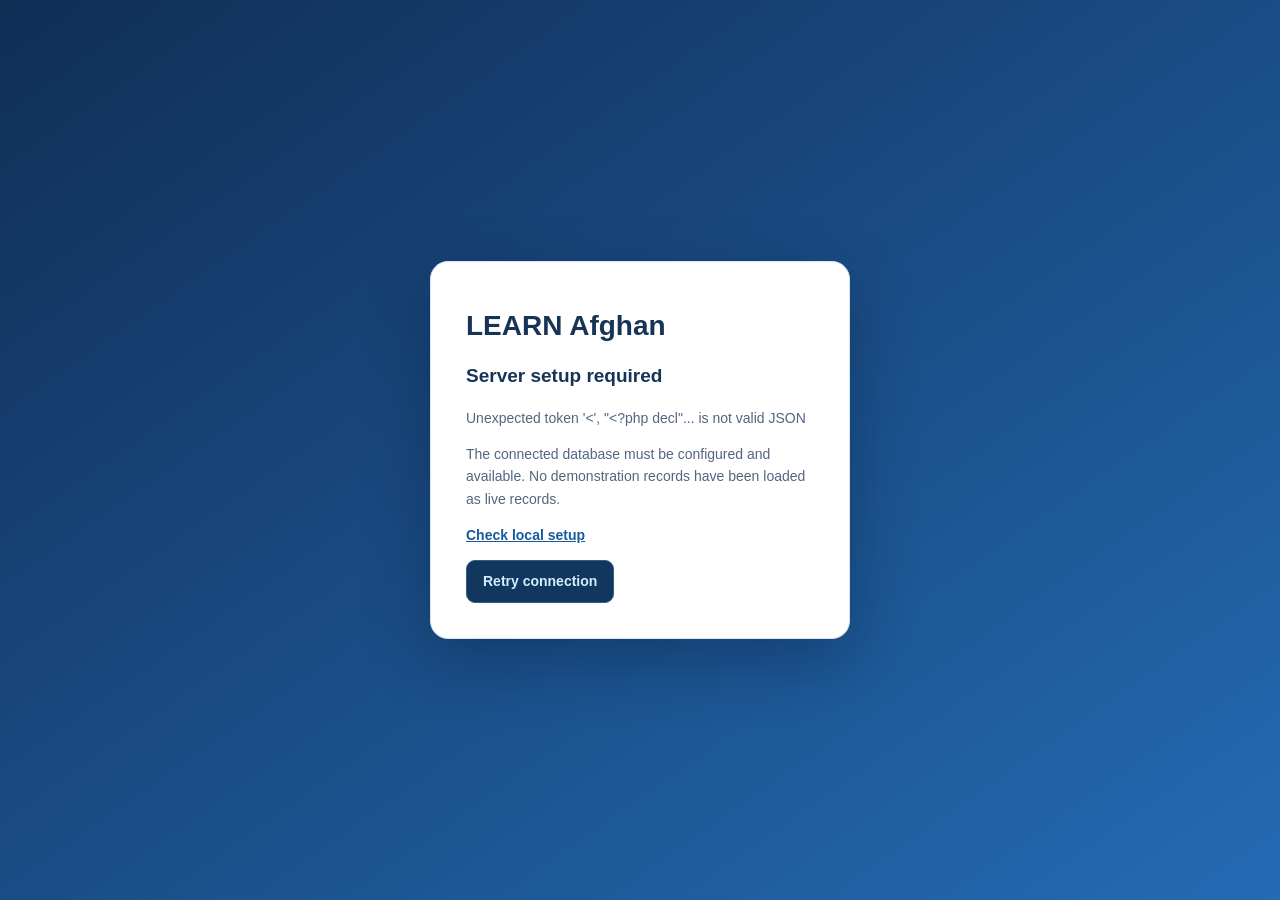
==== index.html @ 35386767 "Merge 2d6a0a35e4a8356905befbd084f72a52fe4274f8 into 081669ad3d29436c78c239acc982a44f30cf04d3" ====
<!DOCTYPE html>
<html lang="en" class="app-loading">
<head>
<meta charset="UTF-8"><meta name="viewport" content="width=device-width, initial-scale=1">
<meta name="theme-color" content="#102f5a">
<title>LEARN Afghan | Central Administration</title>
<link rel="stylesheet" href="styles.css">
<link rel="stylesheet" href="dashboard-theme.css">
<link rel="stylesheet" href="reference-layout.css">
<link rel="stylesheet" href="login-theme.css">
</head>
<body>
<div class="app">
<aside class="sidebar" id="sidebar">
  <div class="brand"><div class="brand-mark"><svg width="36" height="33" viewBox="0 0 36 33" fill="none" aria-label="Open book"><path d="M18 7C13 3 7 3 2 5v22c6-2 12-1 16 3 4-4 10-5 16-3V5c-5-2-11-2-16 2Z" stroke="#2450B7" stroke-width="2.3" stroke-linejoin="round"/><path d="M18 7v23M5 9c4-1 7-.5 10 1M21 10c3-1.5 6-2 10-1" stroke="#2450B7" stroke-width="1.5" stroke-linecap="round"/></svg></div><div><strong>LEARN AFGHAN</strong><small>Central Database · Super Admin</small></div></div>
  <div class="tenant">ADMINISTRATION <span class="pill">DEMO</span></div>
  <nav id="nav" aria-label="Main navigation"></nav>
  <div class="side-bottom"><div class="avatar">SA</div><div><strong>Super Admin</strong><small>Central administrator</small></div></div>
</aside>
<div class="workspace">
<header class="topbar"><button class="icon-btn menu-btn" id="menu" aria-label="Toggle menu">☰</button><div class="breadcrumb">LEARN AFGHAN <span> / </span> <strong id="crumb">Overview</strong></div><div class="top-actions"><span class="environment">● DEMO ENVIRONMENT</span><button id="logout" class="header-btn" hidden>Sign out</button><button id="language" class="header-btn">English ▾</button><div class="top-avatar">SA</div></div></header>
<main id="main" tabindex="-1"></main>
<footer>LEARN Afghan Central Database · Demonstration interface only · No server or live user data connected</footer>
</div></div>
<script src="live.js" defer></script>
<script src="registry.js" defer></script>
<script src="students.js" defer></script>
<script src="attendance.js" defer></script>
<script src="personnel-attendance.js" defer></script>
<script src="reports.js" defer></script>
<script src="approvals.js" defer></script>
<script src="app.js" defer></script>
</body></html>
---- styles.css ----
:root{--navy:#112c52;--navy2:#0b2342;--blue:#2362b5;--sky:#e8f2ff;--paper:#f5f8fc;--white:#fff;--ink:#1a3150;--muted:#72819b;--line:#e4eaf2;--green:#127c62;--amber:#bc7821;--red:#c84d57;--shadow:0 8px 26px rgba(25,51,89,.055)}*{box-sizing:border-box}body{margin:0;background:var(--paper);color:var(--ink);font:14px/1.5 Inter,"Segoe UI",Arial,sans-serif}button,input,select{font:inherit}button{cursor:pointer}.app{min-height:100vh;display:flex}.sidebar{width:254px;flex:0 0 254px;background:linear-gradient(160deg,#163d73,#0c2342 72%);color:#d8e6fa;min-height:100vh;padding:26px 16px;display:flex;flex-direction:column;position:sticky;top:0;height:100vh;overflow-y:auto}.brand{display:flex;align-items:center;gap:12px;padding:5px 12px 28px;color:white}.brand-mark{background:white;color:#184e95;border-radius:15px;font-size:30px;font-weight:900;width:46px;height:46px;display:grid;place-items:center;position:relative}.brand-mark span{font-size:11px;color:#e9b54e;position:absolute;right:3px;top:1px}.brand strong{letter-spacing:1.2px;font-size:15px}.brand small,.side-bottom small{display:block;color:#9db5d6;font-size:11px}.tenant{margin:0 12px 16px;font-size:10px;letter-spacing:1.3px;color:#87a5ce;display:flex;align-items:center;justify-content:space-between}.pill{background:#335983;border-radius:6px;padding:3px 7px;font-size:9px;letter-spacing:0;color:#e8f6ff}.group-label{font-size:10px;letter-spacing:1.8px;color:#7c9dc7;margin:21px 13px 9px;text-transform:uppercase}.nav-link{display:flex;align-items:center;gap:12px;padding:10px 13px;border:0;width:100%;background:transparent;color:#c4d8f1;text-align:left;border-radius:9px;margin:2px 0;font-size:12.5px}.nav-link:hover,.nav-link.active{background:#284b79;color:white}.nav-link.active{box-shadow:inset 3px 0 #78beff}.nav-symbol{font-size:18px;width:20px;text-align:center}.side-bottom{margin-top:auto;border-top:1px solid #355475;padding:20px 9px 2px;display:flex;gap:10px;align-items:center}.avatar,.top-avatar{width:35px;height:35px;border-radius:50%;background:#e8f3ff;color:#15538d;display:grid;place-items:center;font-weight:800}.workspace{flex:1;min-width:0}.topbar{height:73px;padding:0 32px;background:white;display:flex;align-items:center;justify-content:space-between;border-bottom:1px solid var(--line)}.breadcrumb{font-size:12px;letter-spacing:.5px;color:#7587a0}.breadcrumb strong{color:#264d81}.breadcrumb span{padding:0 8px}.top-actions{display:flex;align-items:center;gap:18px}.environment{color:#3d836b;background:#e7f7f0;border-radius:7px;padding:7px 10px;font-size:10px;font-weight:700;letter-spacing:.8px}.header-btn,.icon-btn{background:transparent;border:0;color:#455e80}.menu-btn{display:none}main{padding:30px 36px;max-width:1700px;margin:auto;min-height:calc(100vh - 120px)}footer{font-size:11px;text-align:center;padding:18px;color:#92a0b2}.page-top{display:flex;justify-content:space-between;align-items:flex-start;gap:18px;margin-bottom:25px}.eyebrow{font-size:11px;letter-spacing:1.7px;text-transform:uppercase;color:#427ebd;font-weight:750}.page-top h1{margin:4px 0 4px;font-size:27px;line-height:1.2}.muted{color:var(--muted)}.page-top p{margin:4px 0 0}.primary-btn,.ghost-btn{padding:10px 16px;border-radius:9px;border:1px solid #245d9c;font-weight:650}.primary-btn{background:#1c579b;color:white}.ghost-btn{background:white;color:#1c579b;border-color:#d4e2f1}.primary-btn:hover{background:#17477d}.hero{border-radius:18px;padding:25px 30px;background:linear-gradient(115deg,#163965,#2269a4);color:white;display:flex;justify-content:space-between;align-items:center;margin-bottom:22px;overflow:hidden;position:relative}.hero:after{content:"✦";position:absolute;right:23%;top:-60px;color:#fff1;font-size:270px}.hero h2{margin:6px 0;font-size:24px}.hero p{color:#c4dcf6;max-width:630px}.hero-emblem{font-size:75px;color:#ffffff40;padding:0 35px}.metrics{display:grid;grid-template-columns:repeat(4,minmax(0,1fr));gap:17px;margin-bottom:22px}.metric,.panel{border:1px solid var(--line);border-radius:14px;background:white;box-shadow:var(--shadow)}.metric{padding:19px 21px;min-height:122px}.metric-title{font-size:12px;color:#71829a;display:flex;justify-content:space-between}.metric-icon{background:#e8f3fe;color:#1f65ac;border-radius:10px;width:34px;height:34px;display:grid;place-items:center;font-size:18px}.metric strong{display:block;font-size:30px;letter-spacing:-.8px;margin:8px 0 1px}.metric small{color:#8695aa}.columns{display:grid;grid-template-columns:1.55fr 1fr;gap:21px;margin-bottom:22px}.panel{padding:22px;min-width:0}.panel-head{display:flex;justify-content:space-between;align-items:center;gap:12px;margin-bottom:18px}.panel h3{margin:0;font-size:16px}.panel small{color:var(--muted)}.link-btn{border:0;background:transparent;color:var(--blue);font-weight:700}.zones{display:grid;grid-template-columns:repeat(3,1fr);gap:13px}.zone{border:1px solid #e6edf7;background:#f8fbff;border-radius:12px;padding:16px}.zone-title{font-weight:750}.zone-stat{font-size:26px;font-weight:800;margin:9px 0 2px}.progress{height:7px;border-radius:6px;background:#e4eef8;margin-top:14px;overflow:hidden}.progress span{display:block;height:100%;background:linear-gradient(90deg,#367ac5,#72b2e9)}.activity{display:flex;flex-direction:column;gap:13px}.activity-line{border-left:2px solid #a4c6ed;padding:0 0 0 14px}.activity-line strong{display:block;font-size:12px}.activity-line small{display:block;font-size:11px}.table-wrap{overflow-x:auto}table{border-collapse:collapse;width:100%;white-space:nowrap}th{text-align:left;color:#8592a4;font-weight:650;font-size:11px;text-transform:uppercase;letter-spacing:.6px;background:#f7faff}td,th{padding:13px 12px;border-bottom:1px solid #edf1f6}td{font-size:12px}.status{padding:4px 9px;border-radius:14px;background:#e9f6f0;color:var(--green);font-size:11px;font-weight:700}.status.pending{background:#fff4dd;color:var(--amber)}.status.inactive{background:#fceef0;color:var(--red)}.toolbar{display:flex;gap:9px;flex-wrap:wrap;margin-bottom:18px}.search,.select,.field{border:1px solid #dce5ef;border-radius:9px;background:#fff;padding:10px 12px;color:var(--ink);outline-color:#4285ca}.search{min-width:250px;flex:1}.select{min-width:150px}.empty{color:#8998ab;padding:25px;text-align:center}.section-desc{max-width:810px}.action-grid{display:grid;grid-template-columns:repeat(3,1fr);gap:13px}.action-tile{padding:18px;border:1px solid #e5ebf2;border-radius:11px;background:#f9fbfe;text-align:left;color:var(--ink)}.action-tile:hover{border-color:#9cc5f1}.action-tile b{display:block;margin-bottom:7px}.note{padding:13px 16px;background:#fff8e9;color:#815d28;border:1px solid #f4e4bc;border-radius:10px;margin:15px 0}.modal-overlay{position:fixed;inset:0;background:#10284998;display:grid;place-items:center;padding:18px;z-index:10}.modal{background:white;border-radius:16px;padding:27px;width:100%;max-width:540px;box-shadow:0 18px 60px #0003}.modal h2{margin:0 0 18px}.form-grid{display:grid;grid-template-columns:1fr 1fr;gap:15px}.form-grid label{font-size:12px;color:#64758d}.form-grid input,.form-grid select{width:100%;margin-top:5px}.modal-actions{display:flex;justify-content:flex-end;gap:10px;margin-top:23px}.toast{position:fixed;bottom:25px;right:25px;background:#163b68;color:white;padding:13px 20px;border-radius:9px;z-index:20;box-shadow:0 5px 25px #0003}button:focus-visible{outline:3px solid #8ac3fb;outline-offset:2px}@media(max-width:1100px){.metrics{grid-template-columns:repeat(2,1fr)}.columns{grid-template-columns:1fr}.sidebar{width:220px;flex-basis:220px}main{padding:25px}}@media(max-width:700px){.sidebar{position:fixed;z-index:5;transform:translateX(-100%);transition:.2s}.sidebar.open{transform:translateX(0)}.menu-btn{display:block}.topbar{padding:0 14px}.environment{display:none}.breadcrumb{font-size:11px}main{padding:17px}.page-top{flex-direction:column}.page-top h1{font-size:23px}.metrics{grid-template-columns:1fr 1fr;gap:9px}.metric{padding:12px}.metric strong{font-size:24px}.hero{padding:18px}.hero-emblem{display:none}.zones,.action-grid{grid-template-columns:1fr}.form-grid{grid-template-columns:1fr}}
/* Authenticated development mode: never expose the demo shell during session checks. */
.app-loading .app{visibility:hidden}
.auth-required .app{display:none}
#authScreen{min-height:100vh;display:grid;place-items:center;padding:24px;background:linear-gradient(145deg,#102e56,#246bb4)}
.auth-card{max-width:420px;width:100%;padding:35px;border:1px solid #d9e4f2;border-radius:18px;background:#fff;box-shadow:0 22px 65px #03182f55}
.auth-card h1{font-size:28px;margin:8px 0}
.auth-card h2{font-size:19px}
.auth-card p{line-height:1.6}
.auth-card label{display:block;margin:16px 0 5px;font-weight:700;font-size:12px}
.auth-card input{display:block;width:100%}
.auth-card .primary-btn{width:100%;margin:12px 0}
.auth-card small{display:block;color:#637994;line-height:1.5}
.auth-logo{display:grid;place-items:center;width:50px;height:50px;border-radius:13px;background:#e9f3ff;color:#1b58a4;font-size:26px;margin-bottom:16px}
.auth-error{color:#b42335;min-height:17px;font-size:12px}
button:disabled{opacity:.55;cursor:wait}
---- dashboard-theme.css ----
/* LEARN Afghan command-center visual theme; official brand royal blue / white */
:root{--navy:#081b39;--navy2:#06162e;--paper:#07192f;--white:#0e2947;--ink:#e9f4ff;--muted:#95b2d5;--line:#234767;--shadow:0 10px 26px rgba(0,8,22,.18);--blue:#65b5ff}
body{background:#07192f;color:#eaf3ff}
.sidebar{background:linear-gradient(180deg,#061730,#071f41 70%,#0b2a4e);border-right:1px solid #20466a}
.brand-mark{background:#fff;color:#174aa0;border-radius:4px}
.brand strong{font-family:Georgia,serif;font-size:17px;letter-spacing:.4px}
.sidebar .nav-link{color:#b8d1f0}
.sidebar .nav-link.active{background:linear-gradient(90deg,#1266c5,#153c74);color:#fff}
.sidebar .nav-link:hover{background:#194d80}
.group-label,.tenant{color:#88b5e4}
.topbar{background:#0a2140;border-bottom:1px solid #234b75}
.breadcrumb,.header-btn{color:#a6bfdd}.breadcrumb strong{color:white}
.environment{background:#0b4e47;color:#71e9c7}
.top-avatar,.avatar{background:#265b98;color:white}
main{max-width:1920px;padding:24px 25px}
footer{color:#7093b9}
.hero{background:linear-gradient(100deg,rgba(7,27,53,.92),rgba(10,45,87,.76)),url('https://images.unsplash.com/photo-1500534623283-312aade485b7?w=1800&q=70') center/cover;border:1px solid #29537c;border-radius:12px;min-height:145px;box-shadow:inset 0 0 60px #06152c}
.hero:after{display:none}.hero h2{font-size:26px}.hero p{color:#cfddf2}.hero-emblem{font-size:70px}
.metric,.panel{background:linear-gradient(145deg,#0c294b,#09223e);border:1px solid #1e537b;color:#eef6ff;border-radius:11px;box-shadow:var(--shadow)}
.metric{padding:16px 17px;min-height:110px}.metric strong{font-size:27px;margin:5px 0;color:#fff}.metric-title,.metric small{color:#a0bfe0}
.metric-icon{background:linear-gradient(135deg,#1169ce,#114477);color:white}
.panel{padding:17px}
.panel-head{margin-bottom:13px}.panel h3{font-size:15px;color:#fff}
.panel small,.muted{color:#9bb6d5}
.zone,.action-tile{background:#102d50;border:1px solid #285478;color:#e8f3ff}
.zone small,.action-tile small{color:#9fbad8}
.progress{background:#234665}.progress span{background:linear-gradient(90deg,#14b7a4,#4dddba)}
.status{background:#124c48;color:#76ecd0}.status.pending{background:#554222;color:#ffd077}.status.inactive{background:#552c3b;color:#ff9aa9}
th{background:#133453;color:#91b8df}td,th{border-color:#254364}td{color:#daeaff}
.search,.select,.field{background:#102e4e;border:1px solid #2b5375;color:#edf5ff}
.primary-btn{background:#1665bd;border-color:#387fc5}.ghost-btn{background:#12375f;color:#d3edff;border-color:#315e89}
.page-top h1{color:#fff}.eyebrow{color:#9ccfff}
.link-btn{color:#70beff}.note{background:#3a311e;border-color:#66572d;color:#ffe1a0}
.modal{background:#0e2947;border:1px solid #41648a;color:#fff}
.activity-line{border-color:#1ea8e1}
.action-tile:hover{border-color:#65b9ff}
.command-grid{display:grid;grid-template-columns:1.25fr 1fr .82fr;gap:14px;margin-bottom:16px}
.command-grid.lower{grid-template-columns:1fr 1fr 1fr}
.command-grid .panel{min-height:238px}
.workflow{display:grid;grid-template-columns:repeat(4,1fr);gap:9px;text-align:center}
.workflow-step{background:#10375f;border:1px solid #296194;border-radius:11px;padding:13px 4px}
.workflow-step .bubble{display:grid;place-items:center;width:40px;height:40px;border-radius:50%;margin:0 auto 9px;background:#206acc;font-size:20px}
.workflow-step:nth-child(2) .bubble{background:#b9771a}.workflow-step:nth-child(3) .bubble{background:#128771}.workflow-step:nth-child(4) .bubble{background:#bd4b61}
.workflow-step strong{display:block;font-size:19px}.workflow-step small{font-size:10px}
.line-chart{display:flex;align-items:flex-end;gap:6px;height:92px;border-bottom:1px solid #365b7d;margin-top:22px}
.line-chart span{flex:1;background:linear-gradient(0deg,#1280cc,#34c4ad,#f1aa43);border-radius:3px 3px 0 0;opacity:.92}
.map-placeholder{height:195px;border-radius:9px;background:radial-gradient(ellipse at 30% 35%,#174b7a,#0a223f 65%);display:flex;align-items:center;justify-content:center;text-align:center;flex-direction:column;border:1px dashed #4574a3;padding:20px}
.map-placeholder .symbol{font-size:47px;color:#60b8fb}
.map-placeholder p{font-size:12px;color:#a9c7e4;max-width:390px;margin:8px auto}
.map-placeholder strong{color:white}
.mini-stat{display:flex;justify-content:space-between;padding:10px 0;border-bottom:1px solid #24486b;gap:8px;font-size:12px}
.mini-stat:last-child{border:0}
.mini-stat strong{color:#65e5c0}
.side-access{display:grid;grid-template-columns:repeat(4,1fr);gap:9px}
.side-access .access{padding:12px 9px;border-radius:8px;background:#12375f;border:1px solid #285784;color:#dfedff;text-align:center;font-size:11px;min-width:0}
.side-access .access b{display:block;font-size:18px;color:#7bc7ff;margin-bottom:3px}
.command-alert{border-left:3px solid #e8a048;padding-left:11px;margin:12px 0;font-size:12px}
@media(max-width:1450px){.command-grid{grid-template-columns:1fr 1fr}.command-grid .panel:last-child{grid-column:span 2}.command-grid.lower{grid-template-columns:repeat(2,1fr)}.command-grid.lower .panel:last-child{grid-column:span 2}}
@media(max-width:950px){.command-grid,.command-grid.lower{grid-template-columns:1fr}.command-grid .panel:last-child,.command-grid.lower .panel:last-child{grid-column:auto}.side-access{grid-template-columns:repeat(2,1fr)}}
@media(max-width:700px){.workflow{grid-template-columns:repeat(2,1fr)}.metrics{grid-template-columns:1fr 1fr}.hero h2{font-size:21px}}
---- reference-layout.css ----
/* Reference-inspired desktop dashboard: 8 KPIs, 3 large panels, 4 panels, footer modules */
.sidebar{width:235px;flex-basis:235px;padding:16px 10px}.brand{padding:2px 13px 19px}.nav-link{padding:7px 11px;font-size:12px;margin:1px 0}.group-label{margin:13px 12px 5px;font-size:9px}.sidebar .brand strong{font-size:17px}.sidebar .brand small{font-size:10px}
.topbar{height:59px}main{padding:15px 16px;max-width:none}.banner-pro{display:flex;justify-content:space-between;align-items:center;gap:18px;min-height:124px;padding:18px 24px;margin-bottom:12px;border-radius:10px;background:linear-gradient(90deg,rgba(5,22,47,.96),rgba(9,29,58,.64)),url('https://images.unsplash.com/photo-1500534623283-312aade485b7?w=1900&q=75') center/cover;border:1px solid #1f507c}.banner-headline{font-weight:800;font-size:29px;letter-spacing:-.5px;color:#fff}.banner-pro p{font-size:13px;margin:4px 0}.banner-pro small{font-size:11px;color:#a2d4fa}.banner-quote{font-family:Georgia,serif;font-style:italic;color:#e3edff;line-height:1.6;max-width:280px;text-align:center;font-size:13px}
.executive-stats{display:grid;grid-template-columns:repeat(8,minmax(0,1fr));gap:8px;margin-bottom:12px}.executive-stats .metric{min-height:94px;padding:12px 9px;background:linear-gradient(130deg,#083652,#092346);border-color:#156184}.executive-stats .metric:nth-child(2){background:linear-gradient(130deg,#07336a,#08264b)}.executive-stats .metric:nth-child(3){background:linear-gradient(130deg,#30206c,#0b264e)}.executive-stats .metric:nth-child(6){background:linear-gradient(130deg,#075b57,#082e47)}.executive-stats .metric:nth-child(7){background:linear-gradient(130deg,#074e4d,#092a46)}.executive-stats .metric:nth-child(8){background:linear-gradient(130deg,#5a421d,#1a2948)}.executive-stats .metric-title{font-size:10px}.executive-stats .metric strong{font-size:24px;margin:3px 0}.executive-stats .metric small{font-size:9px}.executive-stats .metric-icon{font-size:15px;width:29px;height:29px}
.executive-panels{display:grid;grid-template-columns:1.15fr 1.05fr .70fr;gap:10px;margin-bottom:10px}.executive-panels .panel{min-height:290px}.executive-bottom{display:grid;grid-template-columns:repeat(4,minmax(0,1fr));gap:10px;margin-bottom:10px}.executive-bottom .panel{min-height:224px}.executive-foot{display:grid;grid-template-columns:1.7fr 1fr;gap:10px;margin-bottom:6px}.executive-foot .panel{min-height:116px}.executive-panels .panel,.executive-bottom .panel,.executive-foot .panel{padding:11px 13px;border-color:#15517e;border-radius:9px}.executive-panels .panel-head,.executive-bottom .panel-head,.executive-foot .panel-head{margin-bottom:9px}.executive-panels .panel h3,.executive-bottom .panel h3,.executive-foot .panel h3{font-size:13px}.executive-panels .link-btn,.executive-bottom .link-btn{font-size:10px}
.coverage-layout{display:grid;grid-template-columns:1fr 88px;gap:10px}.afghan-map-map{height:236px;border-radius:7px;background:radial-gradient(ellipse at 40% 30%,#174d7c,#061e3d 67%);position:relative;display:flex;align-items:center;justify-content:center;overflow:hidden}.map-outline{width:80%;height:78%;border:2px dashed #56a6db;border-radius:44% 51% 39% 48%;transform:rotate(-6deg);display:grid;place-content:center;text-align:center;font-weight:800;color:#8cbce3;letter-spacing:1px;background:linear-gradient(135deg,#126ea04d,#16c1a13b,#dca94c2b)}.map-center{font-size:10px;letter-spacing:0}.map-disclaimer{position:absolute;bottom:8px;left:10px;right:10px;font-size:9px;text-align:center;color:#bed7f0;background:#061b36b8;border-radius:4px;padding:3px}.coverage-totals{display:flex;flex-direction:column;gap:7px}.coverage-totals>div{display:grid;grid-template-columns:25px 1fr;column-gap:6px;background:#10385b;padding:11px 7px;border:1px solid #24557e;border-radius:7px}.coverage-totals span{grid-row:span 2;font-size:20px;color:#68b4f7}.coverage-totals b{font-size:20px;line-height:1}.coverage-totals small{font-size:9px;line-height:1.2}
.system-state{display:flex;align-items:center;gap:9px;border-bottom:1px solid #285077;padding:11px 2px}.system-state>span{display:grid;place-items:center;background:#1267a3;width:34px;height:34px;border-radius:6px;font-size:19px}.system-state div{flex:1;min-width:0}.system-state b{display:block;font-size:11px}.system-state small{font-size:9px;display:block;line-height:1.4}.system-state>strong{font-size:12px;color:#5de2c6}
.workflow-step{padding:10px 3px}.workflow-step strong{font-size:18px}.workflow-step small{font-size:10px}.line-chart{height:102px;margin-top:17px}
.rank-line{display:flex;align-items:center;gap:7px;padding:8px 2px;border-bottom:1px solid #24466a;font-size:10px}.rank-line strong{flex:1}.rank-line small{font-size:9px}.rank-number{height:23px;width:23px;display:grid;place-items:center;background:#2475c2;border-radius:50%;font-weight:900}.rank-line .status{font-size:9px;padding:3px 5px}.deadline-line{display:flex;gap:11px;padding:8px 2px;border-bottom:1px solid #24466a}.deadline-date{min-width:29px;height:30px;display:grid;place-items:center;background:#ac444a;color:white;border-radius:6px;font-weight:900}.deadline-line b{display:block;font-size:10px}.deadline-line small{display:block;font-size:9px}
.module-links{display:grid;grid-template-columns:repeat(6,minmax(0,1fr));gap:5px}.module-links button{background:#103b6b;border:1px solid #295e91;color:#e3f2ff;border-radius:6px;min-height:41px;font-size:9px;padding:4px 3px}.module-links button span{display:block;font-size:16px;color:#8cd6fc}.module-links button:hover{background:#17538f}.access-flow{display:flex;justify-content:space-around;gap:5px;align-items:center}.access-flow>div{background:#103b69;border:1px solid #2a6191;border-radius:6px;flex:1;text-align:center;padding:8px 3px;font-size:19px}.access-flow small{display:block;font-size:9px}.access-flow>span{color:#55c3f9}.disclaimer{text-align:right;font-size:10px}
@media(max-width:1450px){.executive-stats{grid-template-columns:repeat(4,1fr)}.executive-panels{grid-template-columns:1fr 1fr}.executive-panels .panel:last-child{grid-column:span 2}.executive-bottom{grid-template-columns:repeat(2,1fr)}}
@media(max-width:900px){.executive-panels{grid-template-columns:1fr}.executive-panels .panel:last-child{grid-column:auto}.executive-foot{grid-template-columns:1fr}.module-links{grid-template-columns:repeat(3,1fr)}}
@media(max-width:650px){.executive-stats{grid-template-columns:repeat(2,1fr)}.executive-bottom{grid-template-columns:1fr}.banner-quote{display:none}.banner-headline{font-size:21px}.coverage-layout{grid-template-columns:1fr}.coverage-totals{flex-direction:row}.coverage-totals>div{flex:1}.afghan-map-map{height:175px}}

/* Native dialog keeps keyboard focus inside personnel forms. */
dialog.modal { max-height: calc(100dvh - 32px); overflow-y: auto; width: min(540px, calc(100vw - 32px)); }
dialog.modal::backdrop { background: #10284998; }

/* Keep the white sign-in/setup card readable within the dark dashboard theme. */
.auth-card{--ink:#173456;--muted:#526680;color:#173456;background:#fff}
.auth-card h1,.auth-card h2,.auth-card label{color:#173456}
.auth-card p,.auth-card .muted,.auth-card small{color:#526680}
.auth-card .eyebrow{color:#1e5a95}
.auth-card .field{background:#f3f7fc;color:#173456;border:1px solid #8ba6c4}
.auth-card .field:focus{outline:2px solid #1b64ae;outline-offset:2px}
.auth-card .auth-error{color:#a51e32}
.auth-card .setup-link{color:#175a9e;font-weight:700}

.approval-note{white-space:pre-wrap;overflow-wrap:anywhere;max-width:28rem}
---- login-theme.css ----
/* LEARN Afghan — branded split-screen sign in. Scoped so the admin dashboard is unchanged. */
#authScreen.auth-login-page {
  display:block;
  width:100%;
  min-height:100vh;
  min-height:100dvh;
  padding:0;
  background:#fff;
  color:#12295d;
}
.auth-login-page .login-shell {
  display:grid;
  grid-template-columns:minmax(0, 1.12fr) minmax(420px, .95fr);
  min-height:100vh;
  min-height:100dvh;
  width:100%;
}
.auth-login-page .login-visual {
  position:relative;
  min-height:100vh;
  min-height:100dvh;
  overflow:hidden;
  isolation:isolate;
  background:linear-gradient(150deg,#14357e 0%,#2a47c7 65%,#1d49bf 100%);
  color:#fff;
}
.auth-login-page .login-visual::before {
  content:"";
  position:absolute;
  inset:0;
  z-index:1;
  pointer-events:none;
  background:linear-gradient(180deg,rgba(12,45,126,.35) 0%,rgba(23,61,148,.08) 42%,rgba(24,60,172,.14) 100%);
}
.auth-login-page .login-visual::after {
  content:"";
  position:absolute;
  bottom:-75px;left:-9%;right:-5%;
  z-index:3;
  height:155px;
  border-radius:55% 60% 0 0;
  background:linear-gradient(105deg,#2450cd,#1237aa);
  transform:rotate(3deg);
  pointer-events:none;
}
.auth-login-page .login-visual-photo {
  position:absolute;
  inset:25% 0 0;
  z-index:0;
  background:url("assets/login-students.webp") center bottom / cover no-repeat;
  filter:saturate(.93);
}
.auth-login-page .login-visual-copy {
  position:relative;
  z-index:2;
  padding:clamp(64px,8.5vw,136px) clamp(36px,5vw,95px);
  max-width:850px;
}
.auth-login-page .login-accent {
  display:block;
  width:74px;height:6px;
  background:#48b2ff;
  border-radius:99px;
  margin-bottom:23px;
}
.auth-login-page .login-visual h2 {
  margin:0 0 18px;
  font:700 clamp(30px,3.5vw,58px)/1.12 Georgia,"Times New Roman",serif;
  letter-spacing:-.035em;
  color:#fff;
  text-shadow:0 2px 10px rgba(8,28,87,.12);
}
.auth-login-page .login-visual p {
  font-size:clamp(14px,1.4vw,22px);
  margin:0;color:#e9f2ff;
  line-height:1.6;
}
.auth-login-page .login-panel {
  background:#fff;
  display:flex;
  align-items:center;
  justify-content:center;
  padding:64px clamp(24px,5vw,92px);
  min-width:0;
}
.auth-login-page .login-panel-content {
  width:min(100%,490px);
  text-align:center;
}
.auth-login-page .login-brand {
  display:block;
  width:clamp(110px,11vw,170px);
  height:auto;
  margin:0 auto 35px;
  border-radius:22px;
  box-shadow:0 9px 25px rgba(24,63,160,.13);
}
.auth-login-page .login-panel h1 {
  font:700 clamp(35px,3.4vw,57px)/1.12 Georgia,"Times New Roman",serif;
  color:#102a60;
  letter-spacing:-.025em;
  margin:0 0 10px;
}
.auth-login-page .login-subtitle {
  margin:0 0 42px;
  font-size:clamp(14px,1.18vw,18px);
  color:#677593;
  line-height:1.5;
}
.auth-login-page .login-form {text-align:left;}
.auth-login-page .login-form label {
  display:block;
  font-weight:750;
  color:#132d61;
  font-size:15px;
  margin:0 0 9px;
}
.auth-login-page .login-input-wrap {
  position:relative;
  margin-bottom:25px;
}
.auth-login-page .login-field {
  width:100%;
  min-height:58px;
  padding:14px 48px 14px 18px;
  background:#f8faff;
  border:1.5px solid #c8d3e8;
  border-radius:12px;
  color:#142c56;
  font:500 15px/1.4 Inter,"Segoe UI",Arial,sans-serif;
  box-shadow:0 1px 2px rgba(15,35,76,.015);
  transition:border-color .2s,box-shadow .2s;
}
.auth-login-page .login-field::placeholder {color:#667895;}
.auth-login-page .login-field:focus {
  border-color:#315bdb;
  outline:3px solid rgba(49,91,219,.14);
  outline-offset:0;
  background:#fff;
}
.auth-login-page .login-input-icon {
  position:absolute;
  right:17px;top:50%;
  transform:translateY(-50%);
  color:#7385aa;
  width:22px;height:22px;
  pointer-events:none;
}
.auth-login-page .login-input-wrap.has-toggle .login-field {padding-right:56px;}
.auth-login-page .login-visibility {
  position:absolute;
  right:10px;top:50%;
  transform:translateY(-50%);
  width:40px;height:40px;
  background:transparent;
  border:0;
  border-radius:8px;
  display:grid;
  place-items:center;
  color:#7787a8;
}
.auth-login-page .login-visibility:hover {background:#eaf0fa;color:#2348b5;}
.auth-login-page .login-visibility:focus-visible {outline:2px solid #315bdb;outline-offset:1px;}
.auth-login-page .login-visibility svg {width:22px;height:22px;}
.auth-login-page .login-submit {
  width:100%;
  min-height:60px;
  border:0;
  border-radius:12px;
  margin:6px 0 25px;
  display:flex;
  align-items:center;
  justify-content:center;
  gap:12px;
  background:#2a47c7;
  color:#fff;
  font:750 18px/1.3 Inter,"Segoe UI",Arial,sans-serif;
  box-shadow:0 10px 24px rgba(42,71,199,.14);
  transition:background .18s,transform .18s;
}
.auth-login-page .login-submit:hover:not(:disabled) {background:#1b36a8;transform:translateY(-1px);}
.auth-login-page .login-submit:disabled {opacity:.65;cursor:wait;}
.auth-login-page .login-submit svg{width:21px;height:21px;}
.auth-login-page .login-form .auth-error {
  color:#ad1b33;
  min-height:0;
  margin:0 0 6px;
  font-size:13px;
  font-weight:600;
}
.auth-login-page .auth-error:empty {display:none;}
.auth-login-page .login-trust {
  display:flex;align-items:center;justify-content:center;gap:10px;
  color:#60718b;
  font-size:12px;
  border-top:1px solid #e4e9f2;
  padding:20px 0 0;
  margin:0;
}
.auth-login-page .login-trust svg{width:18px;height:18px;flex:none;}
.auth-login-page .login-meta {text-align:center;margin:16px 0 0;font-size:12px;color:#667895;}
.auth-login-page .login-meta a {color:#2550b9;font-weight:700;text-decoration:underline;text-underline-offset:3px;}
.auth-login-page .login-disclaimer {display:block;margin:20px auto 0;max-width:400px;color:#586c8b;font-size:11px;line-height:1.5;}
@media (max-width:920px) {
  .auth-login-page .login-shell {grid-template-columns:minmax(0,1fr) minmax(370px,1fr);}
  .auth-login-page .login-visual-copy {padding:68px 30px;}
  .auth-login-page .login-panel {padding:42px 25px;}
}
@media (max-width:700px) {
  .auth-login-page .login-shell {display:block;min-height:100dvh;}
  .auth-login-page .login-visual {min-height:190px;height:190px;}
  .auth-login-page .login-visual-photo {inset:0;opacity:.28;background-position:center 28%;}
  .auth-login-page .login-visual::before {background:linear-gradient(90deg,rgba(14,43,132,.92),rgba(25,60,156,.65));}
  .auth-login-page .login-visual::after {height:55px;bottom:-39px;}
  .auth-login-page .login-visual-copy {padding:38px 24px 20px;}
  .auth-login-page .login-visual h2 {font-size:29px;margin-bottom:8px;}
  .auth-login-page .login-visual p {font-size:13px;}
  .auth-login-page .login-accent {width:43px;height:4px;margin-bottom:14px;}
  .auth-login-page .login-panel {padding:26px 24px 40px;align-items:flex-start;}
  .auth-login-page .login-brand {width:92px;margin-bottom:21px;border-radius:16px;}
  .auth-login-page .login-panel h1 {font-size:34px;}
  .auth-login-page .login-subtitle {margin-bottom:25px;}
  .auth-login-page .login-field {min-height:53px;}
}
@media (prefers-reduced-motion:reduce) {
  .auth-login-page .login-field,
  .auth-login-page .login-submit {transition:none;}
}
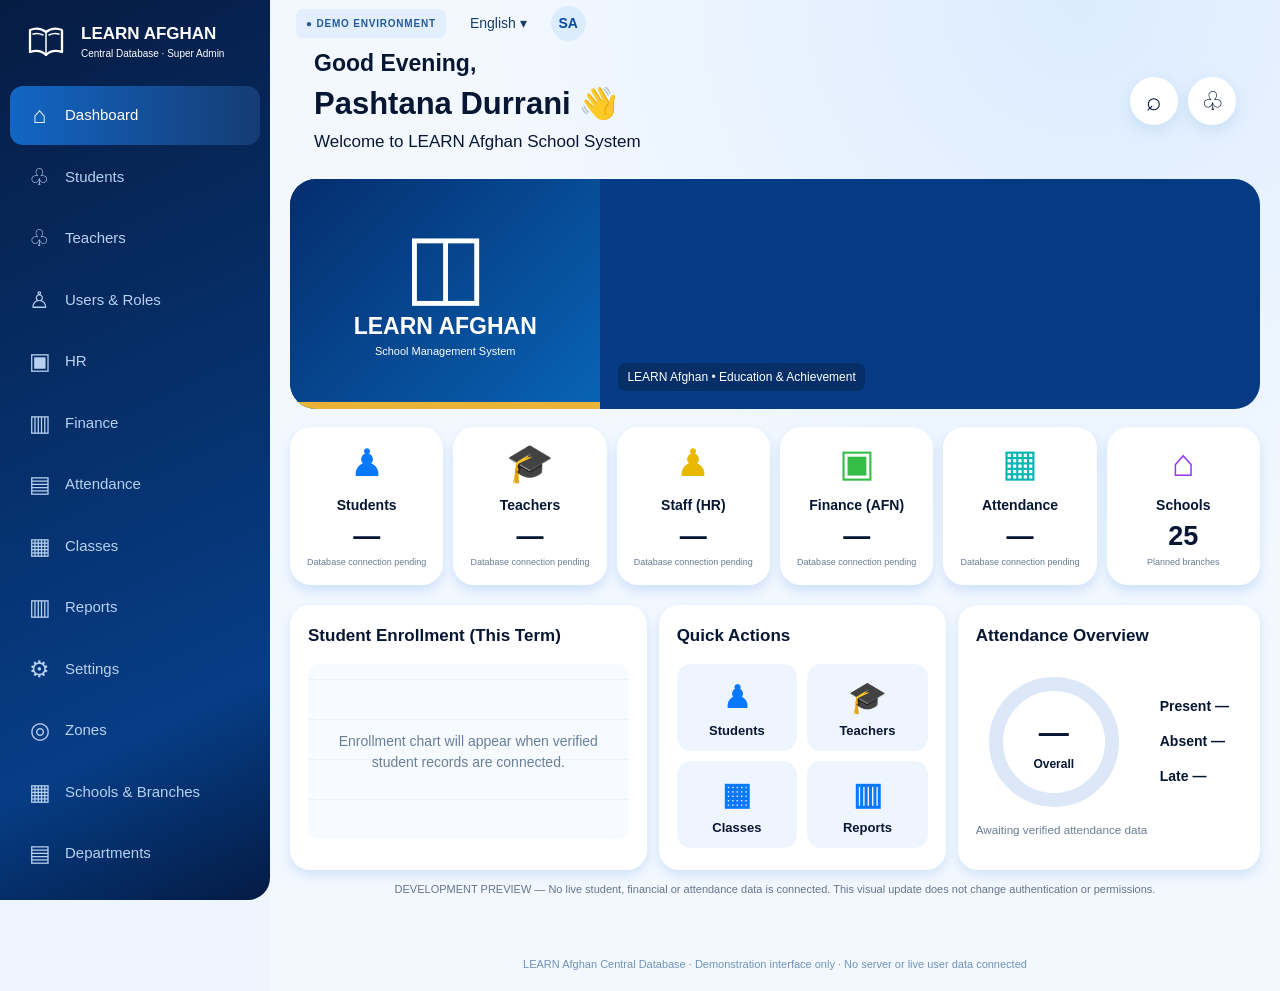
==== commit d281c052: "Apply reference dashboard to main demo entrypoint" ====
--- a/index.html
+++ b/index.html
@@ -1,5 +1,5 @@
 <!DOCTYPE html>
-<html lang="en" class="app-loading">
+<html lang="en">
 <head>
 <meta charset="UTF-8"><meta name="viewport" content="width=device-width, initial-scale=1">
 <meta name="theme-color" content="#102f5a">
@@ -7,7 +7,7 @@
 <link rel="stylesheet" href="styles.css">
 <link rel="stylesheet" href="dashboard-theme.css">
 <link rel="stylesheet" href="reference-layout.css">
-<link rel="stylesheet" href="login-theme.css">
+<link rel="stylesheet" href="reference-superadmin.css">
 </head>
 <body>
 <div class="app">
@@ -18,16 +18,10 @@
   <div class="side-bottom"><div class="avatar">SA</div><div><strong>Super Admin</strong><small>Central administrator</small></div></div>
 </aside>
 <div class="workspace">
-<header class="topbar"><button class="icon-btn menu-btn" id="menu" aria-label="Toggle menu">☰</button><div class="breadcrumb">LEARN AFGHAN <span> / </span> <strong id="crumb">Overview</strong></div><div class="top-actions"><span class="environment">● DEMO ENVIRONMENT</span><button id="logout" class="header-btn" hidden>Sign out</button><button id="language" class="header-btn">English ▾</button><div class="top-avatar">SA</div></div></header>
+<header class="topbar"><button class="icon-btn menu-btn" id="menu" aria-label="Toggle menu">☰</button><div class="breadcrumb">LEARN AFGHAN <span> / </span> <strong id="crumb">Overview</strong></div><div class="top-actions"><span class="environment">● DEMO ENVIRONMENT</span><button id="language" class="header-btn">English ▾</button><div class="top-avatar">SA</div></div></header>
 <main id="main" tabindex="-1"></main>
 <footer>LEARN Afghan Central Database · Demonstration interface only · No server or live user data connected</footer>
 </div></div>
-<script src="live.js" defer></script>
-<script src="registry.js" defer></script>
-<script src="students.js" defer></script>
-<script src="attendance.js" defer></script>
-<script src="personnel-attendance.js" defer></script>
-<script src="reports.js" defer></script>
-<script src="approvals.js" defer></script>
 <script src="app.js" defer></script>
-</body></html>
+<script src="reference-superadmin.js" defer></script>
+</body></html>
--- a/reference-superadmin.css
+++ b/reference-superadmin.css
@@ -0,0 +1,6 @@
+/* LEARN Afghan reference design — scoped to dashboard, retaining existing modules */
+:root{--paper:#eef5ff;--white:#fff;--ink:#071733;--muted:#63748d;--line:#e6effb;--blue:#0879ff}
+body{background:#eef5ff;color:#071733}.sidebar{background:linear-gradient(155deg,#061c43,#063d86 78%,#041b44);border:0;border-radius:0 0 22px 0;width:270px;flex-basis:270px}.brand strong{font-family:Inter,"Segoe UI",sans-serif;font-size:19px;letter-spacing:0}.brand small{color:#fff;font-size:12px}.brand-mark{background:transparent}.brand-mark svg path{stroke:white}.tenant,.group-label{display:none}.nav-link{font-size:15px;color:white;padding:12px 16px;border-radius:13px;margin:3px 0}.nav-link.active{background:#0879ff;box-shadow:none}.nav-symbol{font-size:23px;width:27px}.side-bottom{border-top:1px solid #3e6ba3}.side-bottom strong{color:white}.side-bottom small{color:#e0eaff}.topbar{background:transparent;border:0;height:46px;padding:0 26px}.breadcrumb{display:none}.environment{background:#e3eeff;color:#225b9b}.top-avatar{background:#dcecff;color:#074c9e}main{max-width:none;padding:0 20px 30px}.workspace{background:radial-gradient(circle at 80% 0,#dcecff,transparent 45%),#f3f8ff}.ref-welcome{display:flex;align-items:center;justify-content:space-between;padding:0 24px 22px}.ref-welcome>div:first-child>div{font-size:23px;font-weight:700}.ref-welcome h1{font-size:31px;margin:0;font-weight:850}.ref-welcome p{font-size:17px;margin:2px 0}.ref-tools{display:flex;gap:10px}.ref-tools span{display:grid;place-items:center;background:white;border-radius:50%;height:48px;width:48px;font-size:26px;box-shadow:0 5px 15px #a6c5e566}.ref-hero{height:230px;display:grid;grid-template-columns:32% 68%;overflow:hidden;border-radius:26px;margin-bottom:18px;background:#063b85}.ref-hero-logo{display:flex;align-items:center;justify-content:center;flex-direction:column;color:white;background:linear-gradient(135deg,#052d6d,#0863b5);border-bottom:7px solid #e8b438}.ref-book{font-size:88px;line-height:1}.ref-hero-logo b{font-size:23px}.ref-hero-logo span{font-size:11px}.ref-hero-photo{background:linear-gradient(90deg,#063b85bb,#07377922),url("assets/learn-afghan-event.jpg") center/cover;display:flex;align-items:end;padding:18px;color:white}.ref-hero-photo span{background:#052b5cbb;border-radius:8px;padding:5px 9px;font-size:12px}.ref-stats{display:grid;grid-template-columns:repeat(6,minmax(0,1fr));gap:10px;margin-bottom:20px}.ref-stat{background:white;min-height:158px;border-radius:21px;box-shadow:0 6px 12px #88b5ed55;display:flex;flex-direction:column;align-items:center;justify-content:center;text-align:center;padding:12px 5px;color:#071733}.ref-icon{font-size:38px;line-height:1.2}.ref-stat b{font-size:14px;margin-top:8px}.ref-stat strong{font-size:27px}.ref-stat small{font-size:9px;color:#687b91}.ref-bottom{display:grid;grid-template-columns:1.18fr .95fr 1fr;gap:12px}.ref-panel{background:white;border-radius:20px;min-height:265px;padding:18px;box-shadow:0 5px 12px #8cb8e655;color:#071733}.ref-panel h3{font-size:17px;margin:0 0 16px}.ref-empty{display:grid;place-items:center;text-align:center;color:#697f9a;background:repeating-linear-gradient(0deg,#f7faff,#f7faff 39px,#dfeafb 40px);border-radius:12px;height:175px;padding:20px}.ref-actions{display:grid;grid-template-columns:repeat(2,1fr);gap:10px}.ref-action{border:0;background:#eef5ff;border-radius:14px;min-height:87px;color:#071733;font-size:13px;font-weight:700;display:flex;align-items:center;justify-content:center;flex-direction:column}.ref-action span{font-size:31px;color:#0879ff}.ref-action:hover{background:#d9ebff}.ref-attendance{display:flex;align-items:center;justify-content:space-around;gap:15px;min-height:155px;font-weight:700}.ref-ring{width:130px;height:130px;border:14px solid #dce8f8;border-radius:50%;display:flex;align-items:center;justify-content:center;flex-direction:column;font-size:30px}.ref-ring small{font-size:12px}.ref-attendance>div:last-child{line-height:2.5}.ref-panel>small{color:#6a7c95}.ref-demo{text-align:center;color:#63748d;font-size:11px}.panel,.metric{background:white;color:#071733;border-color:#e0e9f7}.panel h3,.page-top h1{color:#071733}.panel small,.muted{color:#63748d}.zone,.action-tile{background:#f5f9ff;color:#071733}.topbar .header-btn{color:#193b67}
+@media(max-width:1200px){.ref-stats{grid-template-columns:repeat(3,1fr)}.ref-bottom{grid-template-columns:1fr 1fr}.ref-bottom .ref-panel:last-child{grid-column:span 2}}
+@media(max-width:800px){.sidebar{position:fixed;transform:translateX(-100%);z-index:8}.sidebar.open{transform:translateX(0)}.menu-btn{display:block}.ref-bottom{grid-template-columns:1fr}.ref-bottom .ref-panel:last-child{grid-column:auto}.ref-hero{height:175px}.ref-welcome h1{font-size:24px}.ref-welcome p{font-size:13px}}
+@media(max-width:550px){.ref-stats{grid-template-columns:repeat(2,1fr)}.ref-welcome{padding:0 4px 15px}.ref-welcome>div:first-child>div{font-size:18px}.ref-tools{display:none}.ref-hero{grid-template-columns:1fr 1fr;height:155px}.ref-book{font-size:50px}.ref-hero-logo b{font-size:13px}.ref-hero-logo span{font-size:8px}.ref-stat{min-height:125px}.ref-stat strong{font-size:23px}}
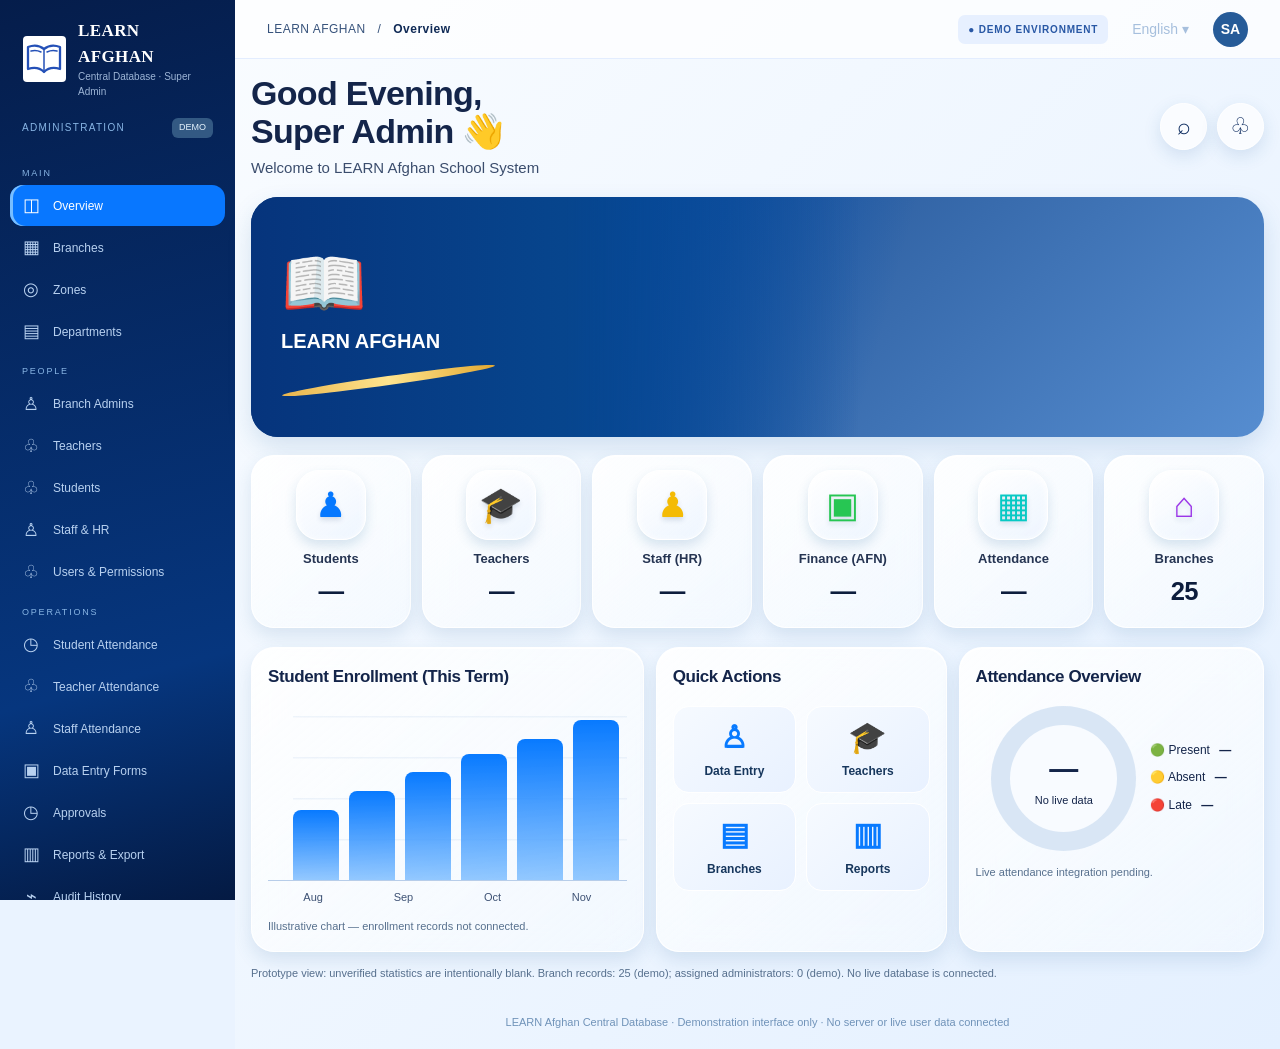
==== commit 2bc1bce7: "Load glass dashboard on overview only" ====
--- a/index.html
+++ b/index.html
@@ -7,7 +7,7 @@
 <link rel="stylesheet" href="styles.css">
 <link rel="stylesheet" href="dashboard-theme.css">
 <link rel="stylesheet" href="reference-layout.css">
-<link rel="stylesheet" href="reference-superadmin.css">
+<link rel="stylesheet" href="dashboard-glass.css">
 </head>
 <body>
 <div class="app">
@@ -23,5 +23,5 @@
 <footer>LEARN Afghan Central Database · Demonstration interface only · No server or live user data connected</footer>
 </div></div>
 <script src="app.js" defer></script>
-<script src="reference-superadmin.js" defer></script>
+<script src="dashboard-glass.js" defer></script>
 </body></html>
--- a/dashboard-glass.css
+++ b/dashboard-glass.css
@@ -0,0 +1,42 @@
+/* Glass dashboard preview: overview-only, all other modules retain their existing styling. */
+body:has(.glass-dashboard){background:#eaf3ff}
+body:has(.glass-dashboard) .workspace{background:linear-gradient(135deg,#f9fcff,#e4f0ff)}
+body:has(.glass-dashboard) .sidebar{background:linear-gradient(165deg,#051d4b,#06367e 74%,#041a43);border:0}
+body:has(.glass-dashboard) .sidebar .nav-link.active{background:#0877ff;border-radius:13px}
+body:has(.glass-dashboard) .topbar{background:rgba(255,255,255,.72);border-color:#e3edff}
+body:has(.glass-dashboard) .breadcrumb{color:#36527b}
+body:has(.glass-dashboard) .breadcrumb strong{color:#102a56}
+body:has(.glass-dashboard) .environment{background:#e7f0ff;color:#2958a5}
+.glass-dashboard{color:#14254a;max-width:1500px;margin:auto}
+.glass-welcome{display:flex;align-items:center;justify-content:space-between;gap:12px;margin-bottom:18px}
+.glass-welcome h1{font-size:clamp(24px,3vw,34px);line-height:1.13;margin:0;font-weight:850;letter-spacing:-.7px}
+.glass-welcome p{margin:6px 0 0;font-size:15px;color:#3b4d6d}
+.glass-actions{display:flex;gap:10px}
+.glass-round{width:47px;height:47px;border-radius:50%;background:rgba(255,255,255,.73);border:1px solid #fff;box-shadow:0 6px 17px #2a65a326;color:#09285d;font-size:23px}
+.glass-banner{height:240px;position:relative;overflow:hidden;border-radius:27px;background:linear-gradient(105deg,#043076 0%,#0751ad 36%,transparent 62%),linear-gradient(135deg,#0c3979,#568dd0);box-shadow:0 10px 24px #1d5b9a26;margin-bottom:18px}
+.glass-banner:after{content:"";position:absolute;inset:0 0 0 38%;background-image:url('assets/dashboard-girls.webp');background-size:cover;background-position:center 42%;z-index:0}
+.glass-banner:before{content:"";position:absolute;inset:0;z-index:1;background:linear-gradient(90deg,#06347c 0%,#07458d 31%,transparent 60%)}
+.glass-banner-brand{position:absolute;z-index:2;left:30px;top:50%;transform:translateY(-50%);color:white;max-width:240px}
+.glass-book{font-size:69px;line-height:1}.glass-banner-brand b{display:block;font-size:20px;margin-top:8px}.glass-wave{height:9px;width:215px;border-radius:100%;background:linear-gradient(90deg,#e9b54d,#ffe48e,#e3a932);transform:rotate(-8deg);margin-top:20px}
+.glass-stats{display:grid;grid-template-columns:repeat(6,minmax(0,1fr));gap:11px;margin-bottom:19px}
+.glass-card,.glass-panel{background:linear-gradient(140deg,rgba(255,255,255,.9),rgba(245,250,255,.64));border:1px solid rgba(255,255,255,.96);box-shadow:0 8px 18px #35699b24,inset 0 1px 0 #fff;border-radius:23px;backdrop-filter:blur(15px);-webkit-backdrop-filter:blur(15px)}
+.glass-card{padding:14px 8px 17px;text-align:center;min-width:0}
+.glass-icon{width:70px;height:70px;margin:0 auto 9px;border-radius:23px;display:grid;place-items:center;font-size:35px;background:linear-gradient(145deg,#ffffffed,#e6f0ff94);border:1px solid #fff;box-shadow:inset 0 2px 6px #fff,0 6px 12px #2c69a02b;text-shadow:0 3px 5px #123b6b27}
+.glass-card:nth-child(1) .glass-icon{color:#0578ff}.glass-card:nth-child(2) .glass-icon{color:#9038e8}.glass-card:nth-child(3) .glass-icon{color:#f4bb05}.glass-card:nth-child(4) .glass-icon{color:#27c653}.glass-card:nth-child(5) .glass-icon{color:#08c9c4}.glass-card:nth-child(6) .glass-icon{color:#9b35e8}
+.glass-card label{display:block;font-size:13px;font-weight:750;color:#253452}.glass-card strong{display:block;font-size:clamp(19px,2vw,27px);letter-spacing:-.7px;color:#0d1d3d;margin-top:3px;overflow-wrap:anywhere}
+.glass-panels{display:grid;grid-template-columns:1.35fr 1fr 1.05fr;gap:12px}
+.glass-panel{padding:16px;min-height:260px}.glass-panel h2{font-size:17px;letter-spacing:-.4px;margin:0 0 16px}
+.glass-chart{height:175px;display:flex;align-items:end;gap:10px;border-bottom:1px solid #b7cde9;padding:0 8px 0 25px;position:relative}
+.glass-chart:before{content:"";position:absolute;inset:10px 0 0 25px;background:repeating-linear-gradient(to top,transparent 0,transparent 39px,#cbdcf04d 40px,#cbdcf04d 41px);pointer-events:none}
+.glass-chart span{flex:1;background:linear-gradient(0deg,#6cb4ffb8,#087aff);border-radius:8px 8px 0 0;position:relative;min-width:0}
+.glass-months{display:flex;justify-content:space-around;font-size:11px;color:#3e5275;margin-top:8px}
+.glass-quick{display:grid;grid-template-columns:1fr 1fr;gap:10px}
+.glass-quick button{border:1px solid #fff;border-radius:16px;background:linear-gradient(140deg,#f6faff,#e8f1ff);padding:12px 5px;color:#17375d;font-weight:700;font-size:12px;min-height:86px}
+.glass-quick button span{display:block;color:#087aff;font-size:31px;line-height:1.25;margin-bottom:5px}
+.glass-attendance{display:flex;align-items:center;justify-content:center;gap:14px;flex-wrap:wrap}
+.glass-ring{width:145px;height:145px;border-radius:50%;background:conic-gradient(#25d531 0 93%,#ffc928 93% 98%,#f04444 98%);display:grid;place-items:center;flex-shrink:0}
+.glass-ring div{width:107px;height:107px;border-radius:50%;background:#f8fbff;display:grid;place-content:center;text-align:center}
+.glass-ring b{font-size:29px}.glass-ring small{font-size:11px}.glass-legend{font-size:12px;line-height:2.3}.glass-legend b{margin-left:6px}
+.glass-note{font-size:11px;color:#57708e;margin:13px 0 0}
+@media(max-width:1100px){.glass-stats{grid-template-columns:repeat(3,1fr)}.glass-panels{grid-template-columns:1fr 1fr}.glass-panels .glass-panel:last-child{grid-column:span 2}}
+@media(max-width:700px){.glass-welcome{align-items:flex-start}.glass-welcome h1{font-size:23px}.glass-actions{gap:4px}.glass-round{width:35px;height:35px;font-size:17px}.glass-banner{height:190px}.glass-banner-brand{left:16px}.glass-book{font-size:45px}.glass-banner-brand b{font-size:14px}.glass-stats{grid-template-columns:repeat(2,1fr)}.glass-icon{width:56px;height:56px;font-size:27px}.glass-panels{grid-template-columns:1fr}.glass-panels .glass-panel:last-child{grid-column:auto}}
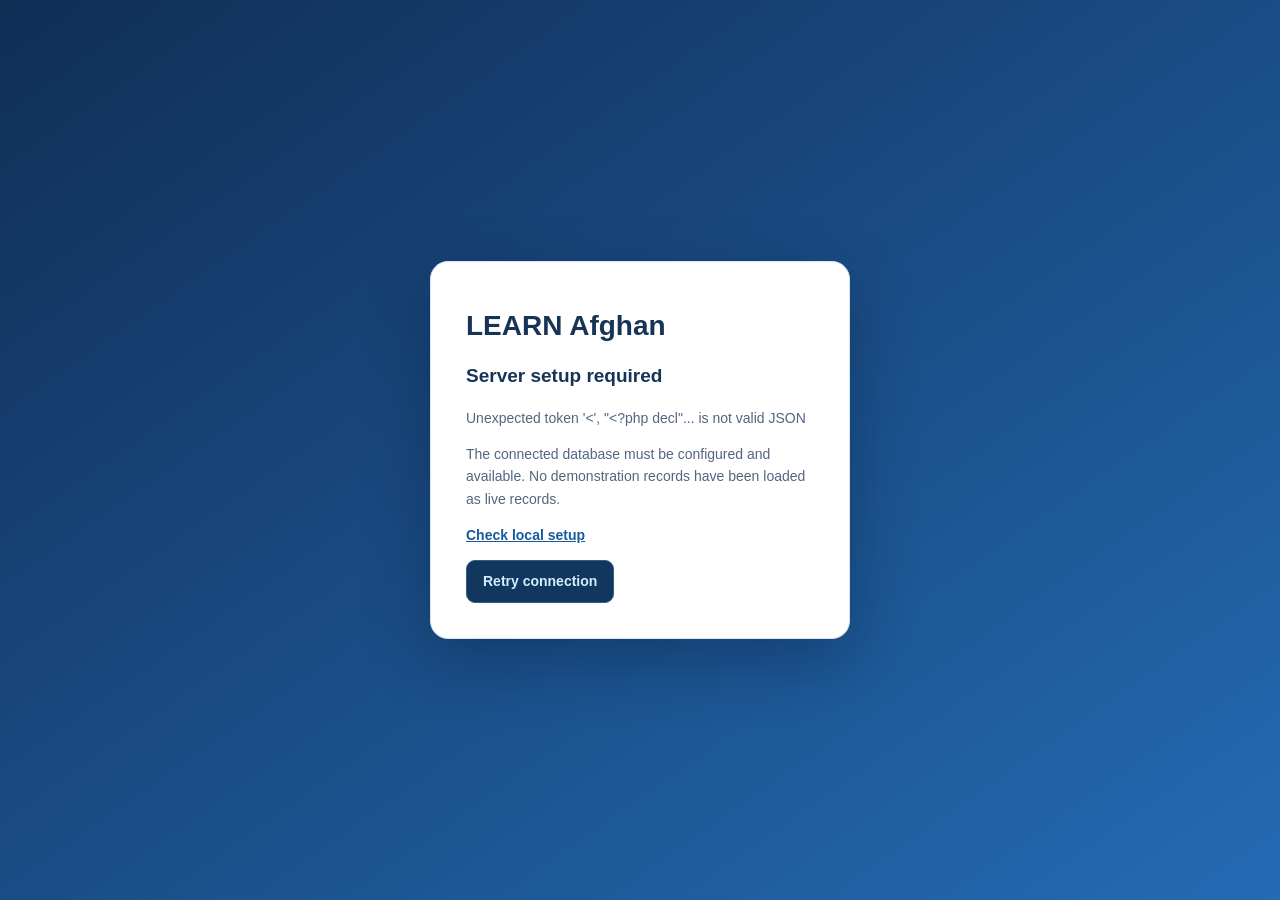
==== commit b56b2d47: "feat(ui): load reference dashboard design after existing app modules" ====
--- a/index.html
+++ b/index.html
@@ -1,5 +1,5 @@
 <!DOCTYPE html>
-<html lang="en">
+<html lang="en" class="app-loading">
 <head>
 <meta charset="UTF-8"><meta name="viewport" content="width=device-width, initial-scale=1">
 <meta name="theme-color" content="#102f5a">
@@ -7,7 +7,8 @@
 <link rel="stylesheet" href="styles.css">
 <link rel="stylesheet" href="dashboard-theme.css">
 <link rel="stylesheet" href="reference-layout.css">
-<link rel="stylesheet" href="dashboard-glass.css">
+<link rel="stylesheet" href="login-theme.css">
+<link rel="stylesheet" href="dashboard-reference.css">
 </head>
 <body>
 <div class="app">
@@ -18,10 +19,17 @@
   <div class="side-bottom"><div class="avatar">SA</div><div><strong>Super Admin</strong><small>Central administrator</small></div></div>
 </aside>
 <div class="workspace">
-<header class="topbar"><button class="icon-btn menu-btn" id="menu" aria-label="Toggle menu">☰</button><div class="breadcrumb">LEARN AFGHAN <span> / </span> <strong id="crumb">Overview</strong></div><div class="top-actions"><span class="environment">● DEMO ENVIRONMENT</span><button id="language" class="header-btn">English ▾</button><div class="top-avatar">SA</div></div></header>
+<header class="topbar"><button class="icon-btn menu-btn" id="menu" aria-label="Toggle menu">☰</button><div class="breadcrumb">LEARN AFGHAN <span> / </span> <strong id="crumb">Overview</strong></div><div class="top-actions"><span class="environment">● DEMO ENVIRONMENT</span><button id="logout" class="header-btn" hidden>Sign out</button><button id="language" class="header-btn">English ▾</button><div class="top-avatar">SA</div></div></header>
 <main id="main" tabindex="-1"></main>
 <footer>LEARN Afghan Central Database · Demonstration interface only · No server or live user data connected</footer>
 </div></div>
+<script src="live.js" defer></script>
+<script src="registry.js" defer></script>
+<script src="students.js" defer></script>
+<script src="attendance.js" defer></script>
+<script src="personnel-attendance.js" defer></script>
+<script src="reports.js" defer></script>
+<script src="approvals.js" defer></script>
 <script src="app.js" defer></script>
-<script src="dashboard-glass.js" defer></script>
-</body></html>+<script src="dashboard-reference.js" defer></script>
+</body></html>
--- a/login-theme.css
+++ b/login-theme.css
@@ -0,0 +1,228 @@
+/* LEARN Afghan — branded split-screen sign in. Scoped so the admin dashboard is unchanged. */
+#authScreen.auth-login-page {
+  display:block;
+  width:100%;
+  min-height:100vh;
+  min-height:100dvh;
+  padding:0;
+  background:#fff;
+  color:#12295d;
+}
+.auth-login-page .login-shell {
+  display:grid;
+  grid-template-columns:minmax(0, 1.12fr) minmax(420px, .95fr);
+  min-height:100vh;
+  min-height:100dvh;
+  width:100%;
+}
+.auth-login-page .login-visual {
+  position:relative;
+  min-height:100vh;
+  min-height:100dvh;
+  overflow:hidden;
+  isolation:isolate;
+  background:linear-gradient(150deg,#14357e 0%,#2a47c7 65%,#1d49bf 100%);
+  color:#fff;
+}
+.auth-login-page .login-visual::before {
+  content:"";
+  position:absolute;
+  inset:0;
+  z-index:1;
+  pointer-events:none;
+  background:linear-gradient(180deg,rgba(12,45,126,.35) 0%,rgba(23,61,148,.08) 42%,rgba(24,60,172,.14) 100%);
+}
+.auth-login-page .login-visual::after {
+  content:"";
+  position:absolute;
+  bottom:-75px;left:-9%;right:-5%;
+  z-index:3;
+  height:155px;
+  border-radius:55% 60% 0 0;
+  background:linear-gradient(105deg,#2450cd,#1237aa);
+  transform:rotate(3deg);
+  pointer-events:none;
+}
+.auth-login-page .login-visual-photo {
+  position:absolute;
+  inset:25% 0 0;
+  z-index:0;
+  background:url("assets/login-students.webp") center bottom / cover no-repeat;
+  filter:saturate(.93);
+}
+.auth-login-page .login-visual-copy {
+  position:relative;
+  z-index:2;
+  padding:clamp(64px,8.5vw,136px) clamp(36px,5vw,95px);
+  max-width:850px;
+}
+.auth-login-page .login-accent {
+  display:block;
+  width:74px;height:6px;
+  background:#48b2ff;
+  border-radius:99px;
+  margin-bottom:23px;
+}
+.auth-login-page .login-visual h2 {
+  margin:0 0 18px;
+  font:700 clamp(30px,3.5vw,58px)/1.12 Georgia,"Times New Roman",serif;
+  letter-spacing:-.035em;
+  color:#fff;
+  text-shadow:0 2px 10px rgba(8,28,87,.12);
+}
+.auth-login-page .login-visual p {
+  font-size:clamp(14px,1.4vw,22px);
+  margin:0;color:#e9f2ff;
+  line-height:1.6;
+}
+.auth-login-page .login-panel {
+  background:#fff;
+  display:flex;
+  align-items:center;
+  justify-content:center;
+  padding:64px clamp(24px,5vw,92px);
+  min-width:0;
+}
+.auth-login-page .login-panel-content {
+  width:min(100%,490px);
+  text-align:center;
+}
+.auth-login-page .login-brand {
+  display:block;
+  width:clamp(110px,11vw,170px);
+  height:auto;
+  margin:0 auto 35px;
+  border-radius:22px;
+  box-shadow:0 9px 25px rgba(24,63,160,.13);
+}
+.auth-login-page .login-panel h1 {
+  font:700 clamp(35px,3.4vw,57px)/1.12 Georgia,"Times New Roman",serif;
+  color:#102a60;
+  letter-spacing:-.025em;
+  margin:0 0 10px;
+}
+.auth-login-page .login-subtitle {
+  margin:0 0 42px;
+  font-size:clamp(14px,1.18vw,18px);
+  color:#677593;
+  line-height:1.5;
+}
+.auth-login-page .login-form {text-align:left;}
+.auth-login-page .login-form label {
+  display:block;
+  font-weight:750;
+  color:#132d61;
+  font-size:15px;
+  margin:0 0 9px;
+}
+.auth-login-page .login-input-wrap {
+  position:relative;
+  margin-bottom:25px;
+}
+.auth-login-page .login-field {
+  width:100%;
+  min-height:58px;
+  padding:14px 48px 14px 18px;
+  background:#f8faff;
+  border:1.5px solid #c8d3e8;
+  border-radius:12px;
+  color:#142c56;
+  font:500 15px/1.4 Inter,"Segoe UI",Arial,sans-serif;
+  box-shadow:0 1px 2px rgba(15,35,76,.015);
+  transition:border-color .2s,box-shadow .2s;
+}
+.auth-login-page .login-field::placeholder {color:#667895;}
+.auth-login-page .login-field:focus {
+  border-color:#315bdb;
+  outline:3px solid rgba(49,91,219,.14);
+  outline-offset:0;
+  background:#fff;
+}
+.auth-login-page .login-input-icon {
+  position:absolute;
+  right:17px;top:50%;
+  transform:translateY(-50%);
+  color:#7385aa;
+  width:22px;height:22px;
+  pointer-events:none;
+}
+.auth-login-page .login-input-wrap.has-toggle .login-field {padding-right:56px;}
+.auth-login-page .login-visibility {
+  position:absolute;
+  right:10px;top:50%;
+  transform:translateY(-50%);
+  width:40px;height:40px;
+  background:transparent;
+  border:0;
+  border-radius:8px;
+  display:grid;
+  place-items:center;
+  color:#7787a8;
+}
+.auth-login-page .login-visibility:hover {background:#eaf0fa;color:#2348b5;}
+.auth-login-page .login-visibility:focus-visible {outline:2px solid #315bdb;outline-offset:1px;}
+.auth-login-page .login-visibility svg {width:22px;height:22px;}
+.auth-login-page .login-submit {
+  width:100%;
+  min-height:60px;
+  border:0;
+  border-radius:12px;
+  margin:6px 0 25px;
+  display:flex;
+  align-items:center;
+  justify-content:center;
+  gap:12px;
+  background:#2a47c7;
+  color:#fff;
+  font:750 18px/1.3 Inter,"Segoe UI",Arial,sans-serif;
+  box-shadow:0 10px 24px rgba(42,71,199,.14);
+  transition:background .18s,transform .18s;
+}
+.auth-login-page .login-submit:hover:not(:disabled) {background:#1b36a8;transform:translateY(-1px);}
+.auth-login-page .login-submit:disabled {opacity:.65;cursor:wait;}
+.auth-login-page .login-submit svg{width:21px;height:21px;}
+.auth-login-page .login-form .auth-error {
+  color:#ad1b33;
+  min-height:0;
+  margin:0 0 6px;
+  font-size:13px;
+  font-weight:600;
+}
+.auth-login-page .auth-error:empty {display:none;}
+.auth-login-page .login-trust {
+  display:flex;align-items:center;justify-content:center;gap:10px;
+  color:#60718b;
+  font-size:12px;
+  border-top:1px solid #e4e9f2;
+  padding:20px 0 0;
+  margin:0;
+}
+.auth-login-page .login-trust svg{width:18px;height:18px;flex:none;}
+.auth-login-page .login-meta {text-align:center;margin:16px 0 0;font-size:12px;color:#667895;}
+.auth-login-page .login-meta a {color:#2550b9;font-weight:700;text-decoration:underline;text-underline-offset:3px;}
+.auth-login-page .login-disclaimer {display:block;margin:20px auto 0;max-width:400px;color:#586c8b;font-size:11px;line-height:1.5;}
+@media (max-width:920px) {
+  .auth-login-page .login-shell {grid-template-columns:minmax(0,1fr) minmax(370px,1fr);}
+  .auth-login-page .login-visual-copy {padding:68px 30px;}
+  .auth-login-page .login-panel {padding:42px 25px;}
+}
+@media (max-width:700px) {
+  .auth-login-page .login-shell {display:block;min-height:100dvh;}
+  .auth-login-page .login-visual {min-height:190px;height:190px;}
+  .auth-login-page .login-visual-photo {inset:0;opacity:.28;background-position:center 28%;}
+  .auth-login-page .login-visual::before {background:linear-gradient(90deg,rgba(14,43,132,.92),rgba(25,60,156,.65));}
+  .auth-login-page .login-visual::after {height:55px;bottom:-39px;}
+  .auth-login-page .login-visual-copy {padding:38px 24px 20px;}
+  .auth-login-page .login-visual h2 {font-size:29px;margin-bottom:8px;}
+  .auth-login-page .login-visual p {font-size:13px;}
+  .auth-login-page .login-accent {width:43px;height:4px;margin-bottom:14px;}
+  .auth-login-page .login-panel {padding:26px 24px 40px;align-items:flex-start;}
+  .auth-login-page .login-brand {width:92px;margin-bottom:21px;border-radius:16px;}
+  .auth-login-page .login-panel h1 {font-size:34px;}
+  .auth-login-page .login-subtitle {margin-bottom:25px;}
+  .auth-login-page .login-field {min-height:53px;}
+}
+@media (prefers-reduced-motion:reduce) {
+  .auth-login-page .login-field,
+  .auth-login-page .login-submit {transition:none;}
+}
--- a/dashboard-reference.css
+++ b/dashboard-reference.css
@@ -0,0 +1,18 @@
+/* Visual specification based on the supplied LEARN Afghan reference dashboard. */
+body{background:#eaf3ff;color:#121c35}
+.app .sidebar{width:270px;flex-basis:270px;background:linear-gradient(175deg,#061a45 0%,#082c71 75%,#0a245a 100%);border-radius:0 20px 20px 0;padding:22px 13px;box-shadow:6px 0 18px #07346a18}
+.app .brand{align-items:center;padding:0 8px 26px;gap:12px}.app .brand-mark{border-radius:0;background:transparent;width:65px;height:55px}.app .brand-mark svg{width:58px;height:52px}.app .brand-mark svg path{stroke:#fff}
+.app .brand strong{color:white;font-size:17px;letter-spacing:0}.app .brand small{font-size:11px;color:#e4edff}
+.app .tenant{font-size:9px;color:#bdd1ed}.app .sidebar .nav-link{border-radius:12px;color:#f7fbff;font-weight:650;font-size:14px;padding:9px 14px;margin:2px 0}.app .sidebar .nav-link.active{background:linear-gradient(110deg,#087bea,#1265ed);box-shadow:0 5px 13px #001b5d55;color:#fff}.app .sidebar .nav-link:hover{background:#1465c2}
+.app .nav-symbol{font-size:20px;width:30px}.app .group-label{color:#8fb8ef;margin-top:17px}
+.app .side-bottom{border-top:1px solid #6186b255;background:#ffffff0c;border-radius:16px;padding:14px 9px}.app .side-bottom strong{color:white}.app .side-bottom small{color:#e3ebfb}
+.app .topbar{background:transparent;height:72px;border:0;padding:0 28px}.app .breadcrumb{color:#406089}.app .breadcrumb strong{color:#17345f}.app .header-btn{color:#1a3763}
+.app main{max-width:none;padding:5px 13px 28px}.app .workspace{background:linear-gradient(130deg,#f2f8ff 0%,#dcecff 100%)}
+.ref-dashboard{max-width:1550px;margin:0 auto}.ref-intro{display:flex;align-items:center;justify-content:space-between;gap:15px;margin:0 10px 16px}.ref-greeting{font-size:20px;font-weight:800;line-height:1.2}.ref-intro h1{font-size:30px;line-height:1.15;margin:2px 0 3px;color:#122e65}.ref-intro h1 span{font-size:25px}.ref-intro p{font-size:16px;color:#1a2335;margin:0}.ref-mode{font-size:10px;color:#426789}
+.ref-banner{height:225px;display:grid;grid-template-columns:26% 74%;border-radius:24px;overflow:hidden;background:#083e96;margin-bottom:18px;box-shadow:0 6px 14px #15416d18}
+.ref-banner-brand{background:linear-gradient(135deg,#052460,#006fdb);color:white;display:flex;align-items:center;justify-content:center;flex-direction:column;position:relative;overflow:hidden;gap:5px;text-align:center}.ref-book{font-size:65px;line-height:1.3;filter:grayscale(1) brightness(0) invert(1)}.ref-banner-brand strong{font-size:17px}.ref-gold-wave{position:absolute;bottom:22px;left:-15%;width:130%;height:28px;border-top:6px solid #ecc15a;border-radius:50%;transform:rotate(-7deg)}.ref-banner-photo{background:linear-gradient(90deg,#093b8b44,#0c337511),url('assets/login-students.webp') center 40% / cover no-repeat;background-color:#1852a8}
+.ref-stats{display:grid;grid-template-columns:repeat(6,minmax(0,1fr));gap:10px;margin-bottom:20px}.ref-stat{min-height:142px;border-radius:19px;background:linear-gradient(160deg,#fff,#f2f6fd);box-shadow:0 5px 12px #184e8730;display:flex;align-items:center;justify-content:center;flex-direction:column;padding:12px 6px;gap:5px;text-align:center}.ref-stat-icon{font-size:43px;line-height:1.25}.ref-stat-label{font-size:14px;font-weight:800;color:#151b27}.ref-stat strong{font-size:26px;line-height:1.2;color:#0c1425;word-break:break-word}.ref-stat.purple .ref-stat-icon{filter:hue-rotate(60deg)}.ref-stat.yellow .ref-stat-icon{filter:sepia(1)}
+.ref-panels{display:grid;grid-template-columns:1.1fr .87fr 1fr;gap:10px}.ref-panel{border-radius:19px;min-width:0;min-height:260px;padding:16px 13px;background:linear-gradient(130deg,#fff,#f6f9ff);box-shadow:0 6px 12px #21569a22}.ref-panel h2{font-size:17px;color:#131a26;margin:0 0 17px;white-space:normal}.ref-panel small{font-size:10px;color:#5a718e}.ref-chart svg{width:100%;height:156px}.ref-months{display:flex;justify-content:space-around;font-size:12px;font-weight:650}.ref-quick-grid{display:grid;grid-template-columns:repeat(2,1fr);gap:10px;margin-bottom:10px}.ref-quick{border:0;border-radius:12px;background:#e8f2ff;color:#15243a;min-height:77px;font-weight:650;font-size:11px}.ref-quick span{display:block;font-size:31px}.ref-quick:hover,.ref-quick:focus-visible{background:#cfe4ff}.ref-attendance{display:flex;align-items:center;justify-content:center;gap:14px;min-height:170px}.ref-ring{width:138px;height:138px;border-radius:50%;border:13px solid #d7e5f4;display:grid;place-items:center;flex-shrink:0}.ref-ring strong{display:block;text-align:center;font-size:27px}.ref-ring small{display:block;text-align:center;font-size:10px}.ref-legend{display:grid;gap:12px;flex:1;font-size:11px}.ref-legend span{display:flex;align-items:center;gap:5px}.ref-legend b{margin-left:auto}.ref-legend i{width:12px;height:12px;border-radius:50%;flex-shrink:0}.present{background:#36cf36}.absent{background:#ffd332}.late{background:#f93232}.ref-data-note{font-size:11px;color:#466382;padding:12px}
+@media(max-width:1200px){.ref-stats{grid-template-columns:repeat(3,minmax(0,1fr))}.ref-panels{grid-template-columns:1fr 1fr}.ref-panels .ref-panel:last-child{grid-column:span 2}}
+@media(max-width:800px){.ref-banner{height:180px}.ref-panels{grid-template-columns:1fr}.ref-panels .ref-panel:last-child{grid-column:auto}.ref-intro h1{font-size:23px}.ref-intro p{font-size:13px}}
+@media(max-width:700px){.app .sidebar{position:fixed;width:265px;transform:translateX(-110%)}.app .sidebar.open{transform:translateX(0)}.ref-stats{grid-template-columns:repeat(2,minmax(0,1fr))}.ref-stat{min-height:120px}.ref-banner{height:155px;grid-template-columns:35% 65%}.ref-book{font-size:40px}.ref-banner-brand strong{font-size:11px}.ref-intro{display:block}.ref-mode{display:block;margin-top:8px}}
